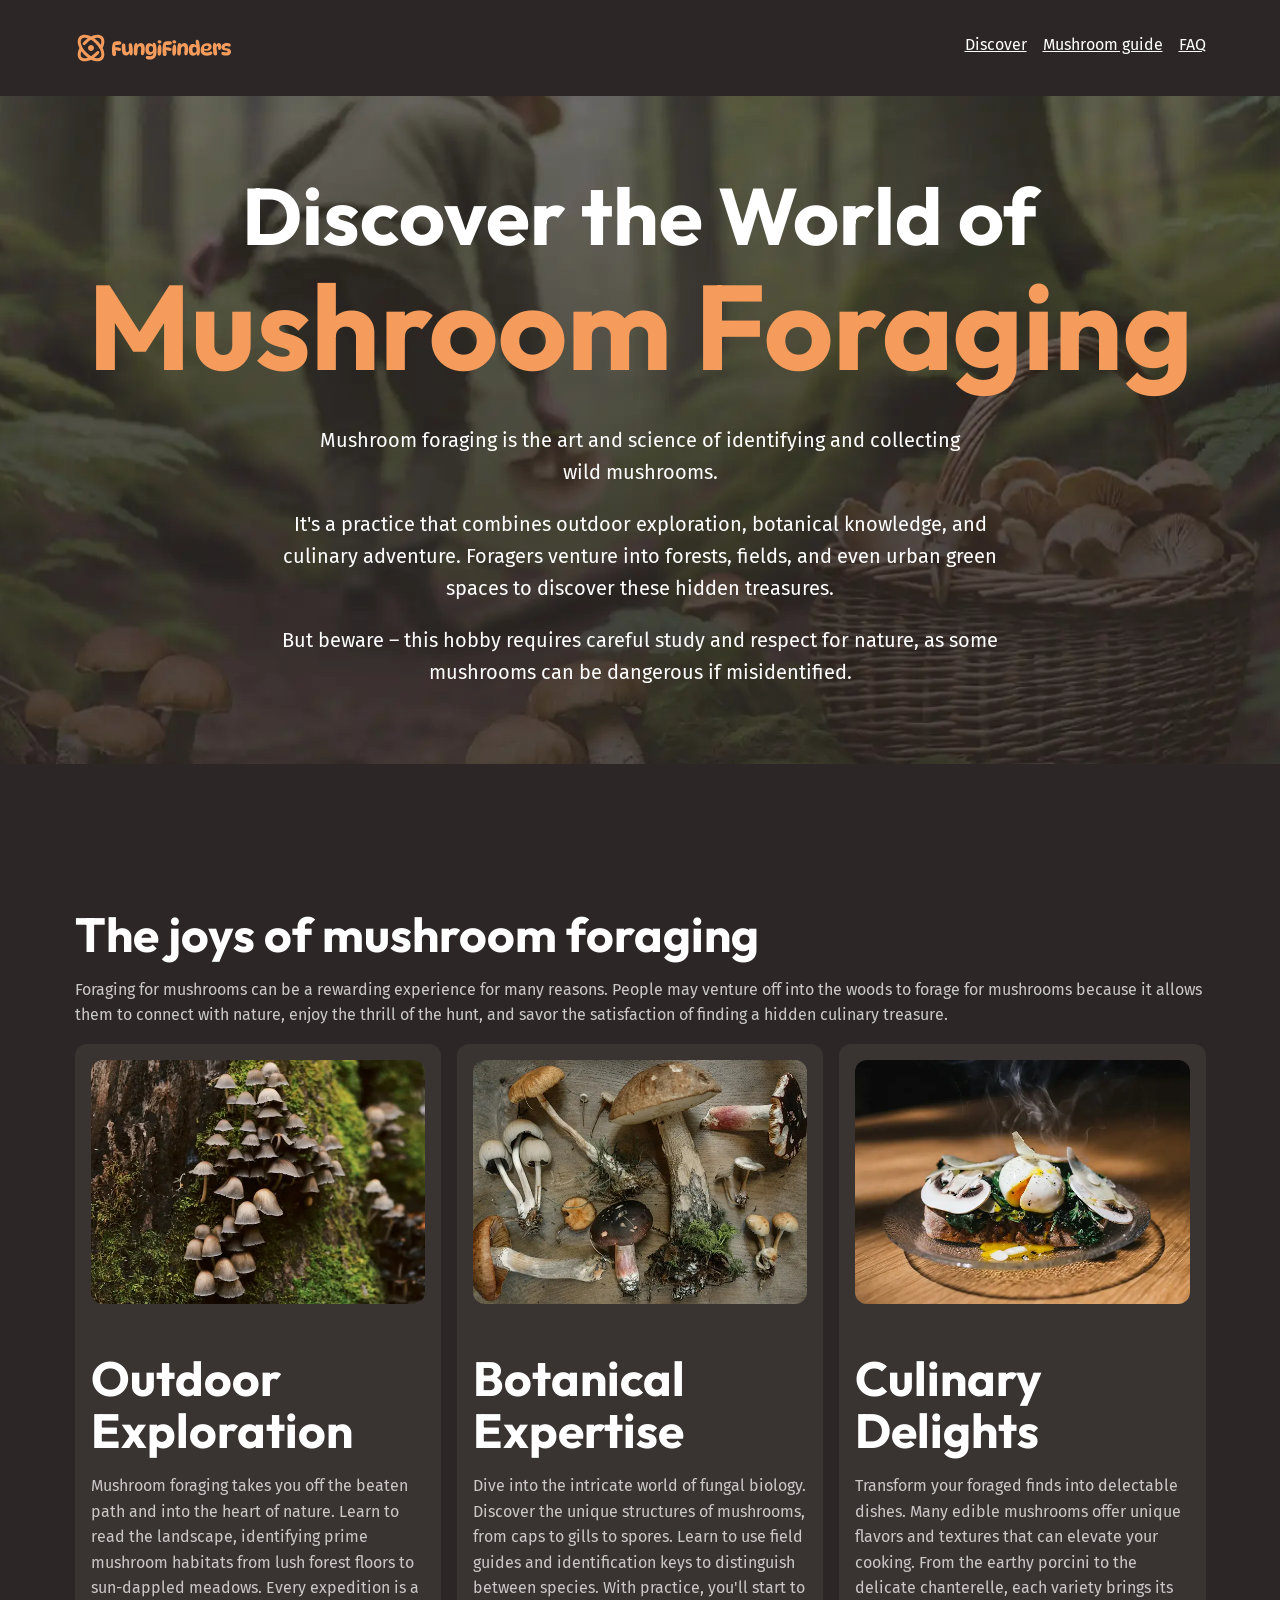
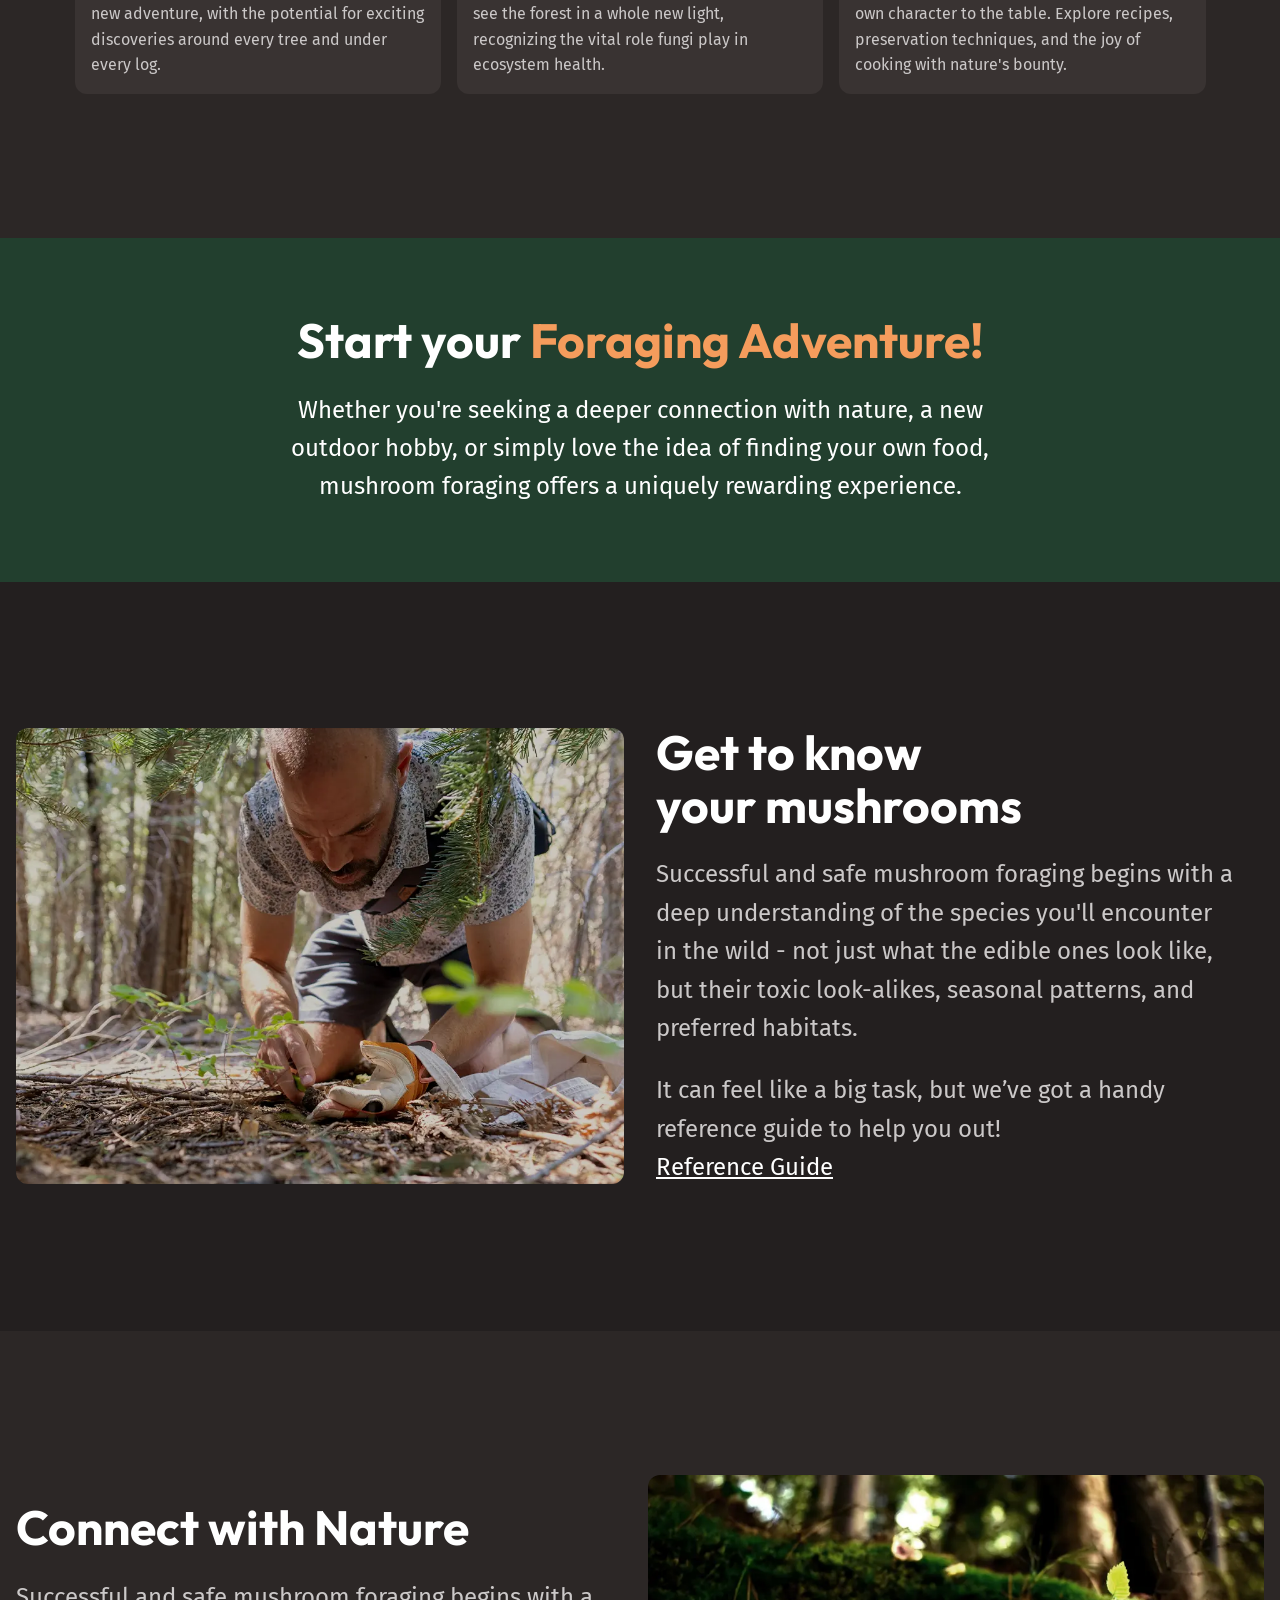
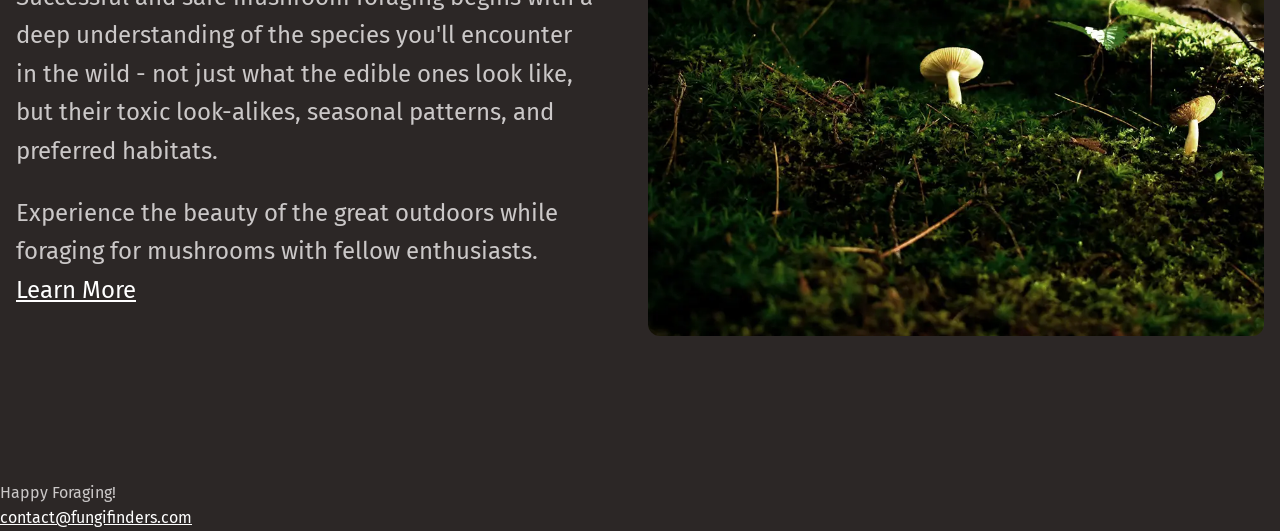
==== index.html @ fda5d9ac "[ADD] text flow, hero and card styles" ====
<!doctype html>
<html lang="en">
  <head>
    <meta charset="UTF-8" />
    <meta name="viewport" content="width=device-width, initial-scale=1.0" />
    <title>Document</title>

    <!-- googlefonts -->
    <link rel="preconnect" href="https://fonts.googleapis.com" />
    <link rel="preconnect" href="https://fonts.gstatic.com" crossorigin />
    <link
      href="https://fonts.googleapis.com/css2?family=Fira+Sans:wght@400;700&family=Outfit:wght@100..900&display=swap"
      rel="stylesheet"
    />
    <!-- styles -->
    <link rel="stylesheet" href="./styles/reset.css" />
    <link rel="stylesheet" href="./styles/colors.css" />
    <link rel="stylesheet" href="./styles/typography.css" />
    <link rel="stylesheet" href="./styles/styles.css" />
  </head>
  <body>
    <header class="primary-header">
      <div class="wrapper">
        <div class="primary-header__innner">
          <img src="assets/fungi-finders.svg" alt="Fungi Finders" />
          <nav class="primary-nav">
            <ul role="list">
              <li>
                <a href="/">Discover</a>
              </li>
              <li>
                <a href="#">Mushroom guide</a>
              </li>
              <li>
                <a href="#">FAQ</a>
              </li>
            </ul>
          </nav>
        </div>
      </div>
    </header>

    <main>
      <section class="hero section" data-padding="compact">
        <div class="wrapper">
          <h1 class="hero__title">
            Discover the World of
            <span>Mushroom Foraging</span>
          </h1>
        </div>
        <div class="wrapper" data-width="narrow">
          <div class="flow">
            <p>
              Mushroom foraging is the art and science of identifying and
              collecting wild mushrooms.
            </p>
            <p>
              It's a practice that combines outdoor exploration, botanical
              knowledge, and culinary adventure. Foragers venture into forests,
              fields, and even urban green spaces to discover these hidden
              treasures.
            </p>
            <p>
              But beware – this hobby requires careful study and respect for
              nature, as some mushrooms can be dangerous if misidentified.
            </p>
          </div>
        </div>
      </section>

      <section class="section">
        <div class="wrapper flow">
          <h2 class="section-title">The joys of mushroom foraging</h2>
          <p>
            Foraging for mushrooms can be a rewarding experience for many
            reasons. People may venture off into the woods to forage for
            mushrooms because it allows them to connect with nature, enjoy the
            thrill of the hunt, and savor the satisfaction of finding a hidden
            culinary treasure.
          </p>
          <div class="equal-columns">
            <div class="card grid-flow">
              <div class="flow">
                <img
                  src="/assets//outdoor-exploration.webp"
                  alt="Tightly grouped brown mushrooms growing up the base on a mossy tree trunk."
                />
                <h3 class="card__title">Outdoor Exploration</h3>
                <p>
                  Mushroom foraging takes you off the beaten path and into the
                  heart of nature. Learn to read the landscape, identifying
                  prime mushroom habitats from lush forest floors to sun-dappled
                  meadows. Every expedition is a new adventure, with the
                  potential for exciting discoveries around every tree and under
                  every log.
                </p>
              </div>
            </div>
            <div class="card grid-flow">
              <div class="flow">
                <img
                  src="/assets/botanical-expertise.webp"
                  alt="Wild mushrooms on a table."
                />
                <h3 class="card__title">Botanical Expertise</h3>
                <p>
                  Dive into the intricate world of fungal biology. Discover the
                  unique structures of mushrooms, from caps to gills to spores.
                  Learn to use field guides and identification keys to
                  distinguish between species. With practice, you'll start to
                  see the forest in a whole new light, recognizing the vital
                  role fungi play in ecosystem health.
                </p>
              </div>
            </div>
            <div class="card grid-flow">
              <div class="flow">
                <img
                  src="/assets/culinary-delight.webp"
                  alt="A plate of food with mushrooms on top."
                />
                <h3 class="card__title">Culinary Delights</h3>
                <p>
                  Transform your foraged finds into delectable dishes. Many
                  edible mushrooms offer unique flavors and textures that can
                  elevate your cooking. From the earthy porcini to the delicate
                  chanterelle, each variety brings its own character to the
                  table. Explore recipes, preservation techniques, and the joy
                  of cooking with nature's bounty.
                </p>
              </div>
            </div>
          </div>
        </div>
      </section>

      <section
        class="section text-center background-accent"
        data-padding="compact"
      >
        <div class="wrapper" data-width="narrow">
          <div class="flow">
            <h2 class="section-title">
              Start your <span class="text-brand">Foraging Adventure!</span>
            </h2>
            <p class="font-size-lg text-high-contrast">
              Whether you're seeking a deeper connection with nature, a new
              outdoor hobby, or simply love the idea of finding your own food,
              mushroom foraging offers a uniquely rewarding experience.
            </p>
          </div>
        </div>
      </section>

      <section class="section background-extra-dark">
        <div
          class="wrapper equal-columns"
          data-width="wide"
          data-gap="large"
          data-alignment="centered"
        >
          <div>
            <img
              src="assets/get-to-know.webp"
              alt="A man on his hands and knees harvesting a wild mushroom in the forest."
            />
          </div>
          <div class="flow font-size-lg">
            <h2 class="section-title">Get to know your mushrooms</h2>
            <p>
              Successful and safe mushroom foraging begins with a deep
              understanding of the species you'll encounter in the wild - not
              just what the edible ones look like, but their toxic look-alikes,
              seasonal patterns, and preferred habitats.
            </p>
            <p>
              It can feel like a big task, but we’ve got a handy reference guide
              to help you out!
            </p>
            <a href="#"
              ><span class="sr-only"
                >Learn more about the wild mushrooms using our handy</span
              >Reference Guide</a
            >
          </div>
        </div>
      </section>

      <section class="section">
        <div
          class="wrapper equal-columns"
          data-width="wide"
          data-alignment="centered"
        >
          <div class="flow font-size-lg">
            <h2 class="section-title">Connect with Nature</h2>
            <p>
              Successful and safe mushroom foraging begins with a deep
              understanding of the species you'll encounter in the wild - not
              just what the edible ones look like, but their toxic look-alikes,
              seasonal patterns, and preferred habitats.
            </p>
            <p>
              Experience the beauty of the great outdoors while foraging for
              mushrooms with fellow enthusiasts.
            </p>
            <a href="#"
              >Learn More
              <span class="sr-only">
                about the different types of mushrooms using our handy mushroom
                guide.
              </span></a
            >
          </div>
          <div>
            <img
              src="assets/nature.webp"
              alt="two small white mushrooms growing on a mossy forest floor."
            />
          </div>
        </div>
      </section>
    </main>

    <footer class="primary-footer">
      <p>Happy Foraging!</p>
      <a href="mailto:contact@fungifinders.com">contact@fungifinders.com</a>
    </footer>
  </body>
</html>
---- styles/colors.css ----
:root {
  --clr-white: hsl(0, 0%, 100%);

  --clr-gray-100: hsl(0, 2%, 79%);

  --clr-brand-400: hsl(25, 88%, 75%);
  --clr-brand-500: hsl(25, 88%, 66%);

  --clr-green-400: hsl(143, 19%, 49%);
  --clr-green-500: hsl(143, 38%, 37%);
  --clr-green-600: hsl(145, 29%, 19%);

  --clr-brown-500: hsl(10, 5%, 25%);
  --clr-brown-600: hsl(9, 7%, 21%);
  --clr-brown-700: hsl(9, 8%, 16%);
  --clr-brown-800: hsl(0, 6%, 15%);
  --clr-brown-900: hsl(0, 6%, 13%);

  --clr-orange-500: hsl(28, 43%, 28%);

  --clr-red-500: hsl(359, 34%, 24%);

  --clr-teal-500: hsl(186, 42%, 25%);
}
---- styles/typography.css ----
:root {
  --ff-heading: "Outfit", sans-serif;
  --ff-body: "Fira Sans", sans-serif;

  --fs-300: 0.875rem;
  --fs-400: 1rem;
  --fs-500: 1.125rem;
  --fs-600: 1.25rem;
  --fs-700: 1.5rem;
  --fs-800: 2rem;
  --fs-900: 3.75rem;
  --fs-1000: 3.75rem;

  @media (width > 760px) {
    --fs-300: 0.875rem;
    --fs-400: 1rem;
    --fs-500: 1.25rem;
    --fs-600: 1.5rem;
    --fs-700: 2rem;
    --fs-800: 3rem;
    --fs-900: 5rem;
    --fs-1000: 7.5rem;
  }
}
---- styles/styles.css ----
:root {
  --text-main: var(--clr-gray-100);
  --text-high-contrast: var(--clr-white);
  --text-brand: var(--clr-brand-500);
  --text-brand-light: var(--clr-brand-400);

  --background-accent-light: var(--clr-green-400);
  --background-accent-main: var(--clr-green-500);
  --background-accent-dark: var(--clr-green-600);

  --background-extra-light: var(--clr-brown-500);
  --background-light: var(--clr-brown-600);
  --background-main: var(--clr-brown-700);
  --background-dark: var(--clr-brown-800);
  --background-extra-dark: var(--clr-brown-900);

  --font-family-heading: var(--ff-heading);
  --font-family-body: var(--ff-body);

  --font-size-heading-sm: var(--fs-700);
  --font-size-heading-regular: var(--fs-800);
  --font-size-heading-lg: var(--fs-900);
  --font-size-heading-xl: var(--fs-1000);

  --font-size-sm: var(--fs-300);
  --font-size-regular: var(--fs-400);
  --font-size-md: var(--fs-500);
  --font-size-lg: var(--fs-600);

  --border-radius-1: 0.25rem;
  --border-radius-2: 0.5rem;
  --border-radius-3: 0.75rem;
}

html {
  font-family: var(--ff-body);
  line-height: 1.6;
}

body {
  background-color: var(--background-main);
  color: var(--text-main);
  font-size: var(--font-size-regular);

  h1,
  h2,
  h3,
  h4 {
    font-family: var(--ff-heading);
    color: var(--text-high-contrast);
  }

  h1 {
    font-size: var(--font-size-heading-lg);
  }

  a {
    color: var(--text-high-contrast);
  }

  a:hover,
  a:focus-visible {
    color: var(--text-brand-light);
  }

  img {
    border-radius: var(--border-radius-3);
  }
}

@layer layout {
  .flow > * + * {
    margin-top: 1em;
  }

  .grid-flow {
    gap: var(--grid-flow-gap, 1rem);
  }

  .equal-columns {
    display: grid;
    gap: var(--equal-columns-gap, 1rem);
    align-items: var(--equal-columns-vertical-alignment, stretch);

    @media (width > 760px) {
      grid-auto-flow: column;
      grid-auto-columns: 1fr;
    }

    &[data-gap="large"] {
      --equal-columns-gap: 2rem;
    }

    &[data-alignment="centered"] {
      --equal-columns-vertical-alignment: center;
    }
  }

  .section {
    --padding-block: 3.75rem;

    padding-block: var(--padding-block);

    @media (width > 720px) {
      padding-block: 8rem;
    }

    &[data-padding="compact"] {
      padding-block: var(--padding-block);
    }
  }

  .wrapper {
    --wraper-max-width: 1131px;
    --wrappper-width-wide: 1344px;
    --wrapper-width-narrow: 720px;

    max-width: var(--wraper-max-width);
    margin-inline: auto;
    padding: 1rem;

    box-sizing: content-box;

    &[data-width="wide"] {
      max-width: var(--wrappper-width-wide);
    }
    &[data-width="narrow"] {
      max-width: var(--wrapper-width-narrow);
    }
  }
}

@layer components {
  .primary-header {
    padding-block: 1rem;
  }
  .primary-header__innner {
    display: flex;
    flex-wrap: wrap;
    gap: 1rem;
    justify-content: space-between;
  }

  .primary-nav {
    ul {
      display: flex;
      flex-wrap: wrap;
      gap: 0.5rem 1rem;
    }
  }

  .hero {
    text-align: center;
    font-size: var(--font-size-md);
    color: var(--text-high-contrast);
    background-image: url("/assets//hero.webp");
    background-size: cover;
    background-position: center;
  }

  .hero__title {
    font-size: var(--font-size-heading-lg);

    span {
      font-size: var(--font-size-heading-xl);
      /* font-size: 7.5rem; */
      color: var(--text-brand);
      display: block;
    }
  }

  .card {
    padding: 1rem;
    background-color: var(--background-light);
    border-radius: var(--border-radius-3);

    img {
      border-radius: var(--border-radius-2);
    }
  }

  .card__title {
    font-size: var(--car-title-font-size, var(--font-size-heading-regular));
    color: var(--card-title-color, var(--text-brand));
  }
}

@layer utilities {
  .text-center {
    text-align: center;
  }
  .text-brand {
    color: var(--text-brand);
  }
  .text-high-contrast {
    color: var(--text-high-contrast);
  }

  .section-title {
    font-size: var(--font-size-heading-regular);
  }

  .background-base {
    background-color: var(--background-base);
  }
  .background-light {
    background-color: var(--background-light);
  }
  .background-extra-light {
    background-color: var(--background-extra-light);
  }
  .background-dark {
    background-color: var(--background-dark);
  }
  .background-extra-dark {
    background-color: var(--background-extra-dark);
  }

  .background-accent {
    background-color: var(--background-accent-dark);
  }

  .font-size-sm {
    font-size: var(--font-size-sm);
  }
  .font-size-regular {
    font-size: var(--font-size-regular);
  }
  .font-size-md {
    font-size: var(--font-size-md);
  }
  .font-size-lg {
    font-size: var(--font-size-lg);
  }
  /* visually-hidden for screen readers */
  .sr-only {
    clip: rect(0 0 0 0);
    clip-path: inset(50%);
    height: 1px;
    overflow: hidden;
    position: absolute;
    white-space: nowrap;
    width: 1px;
  }
}
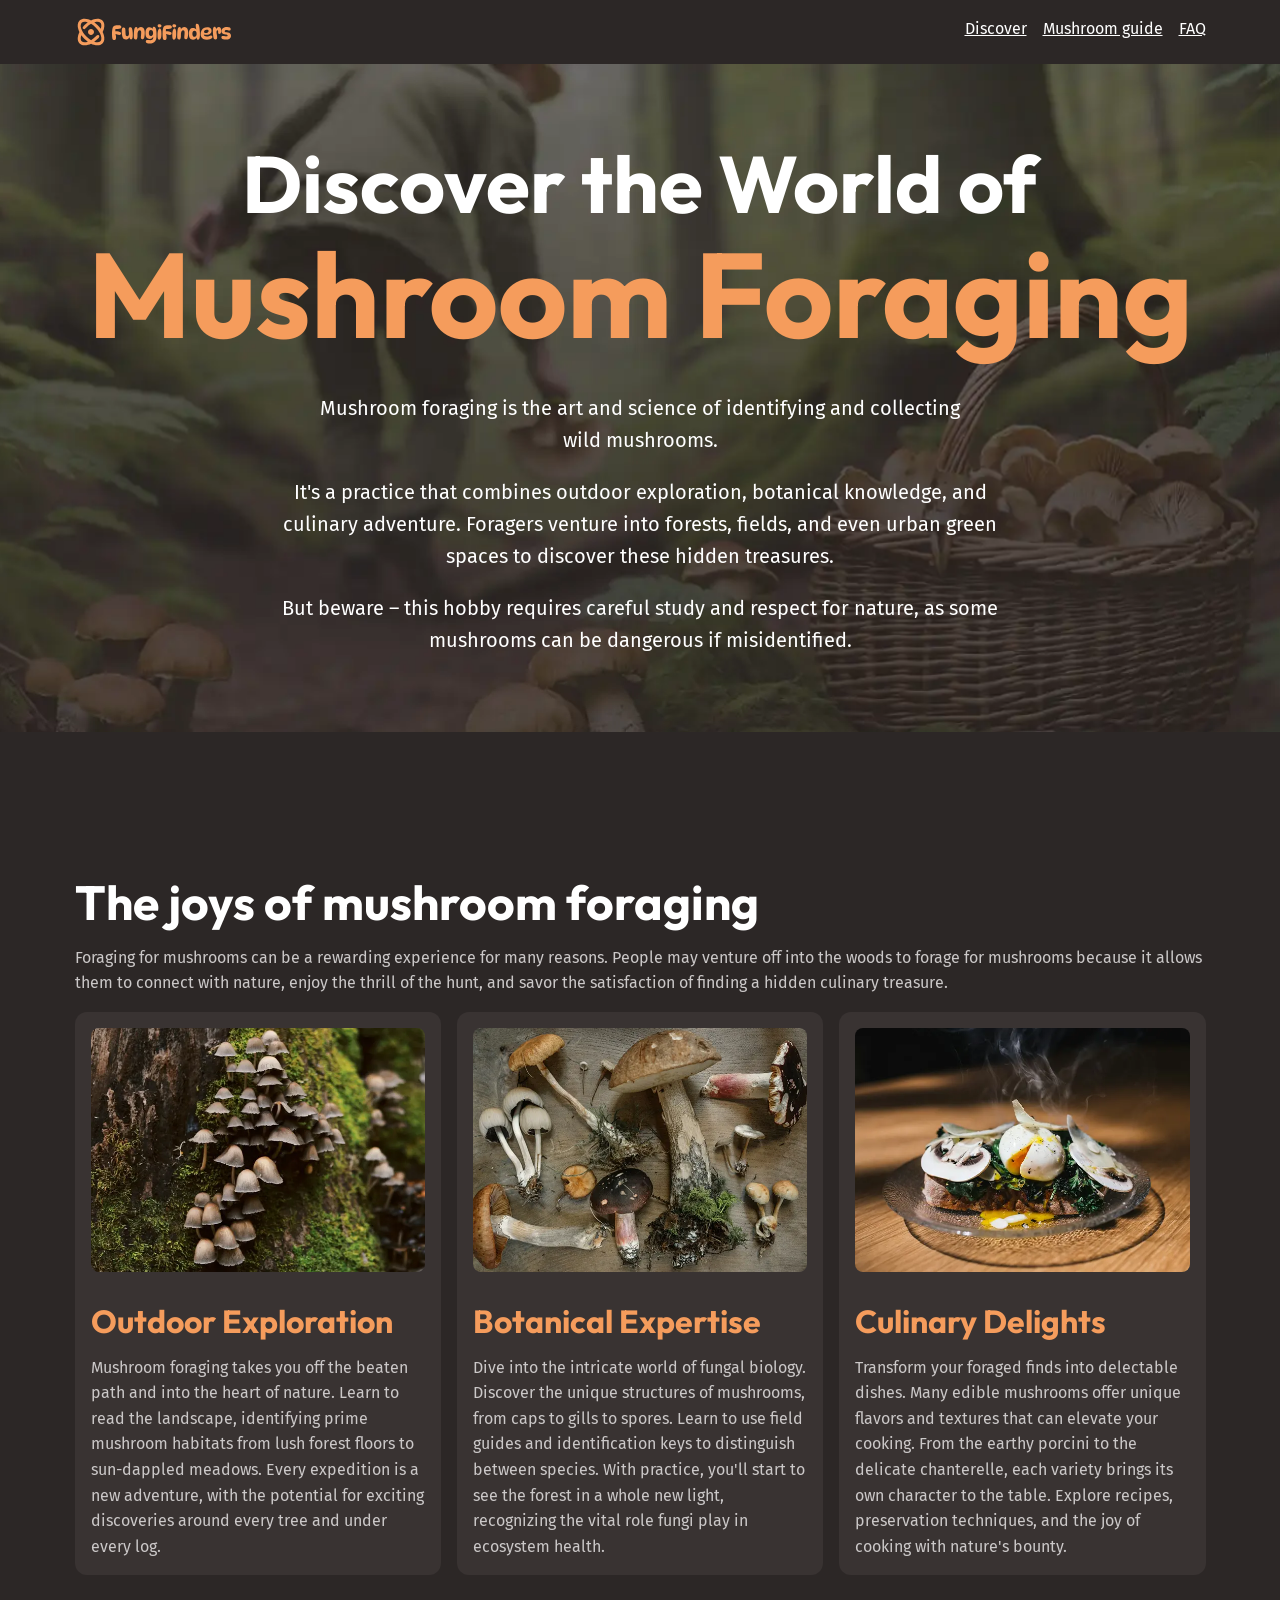
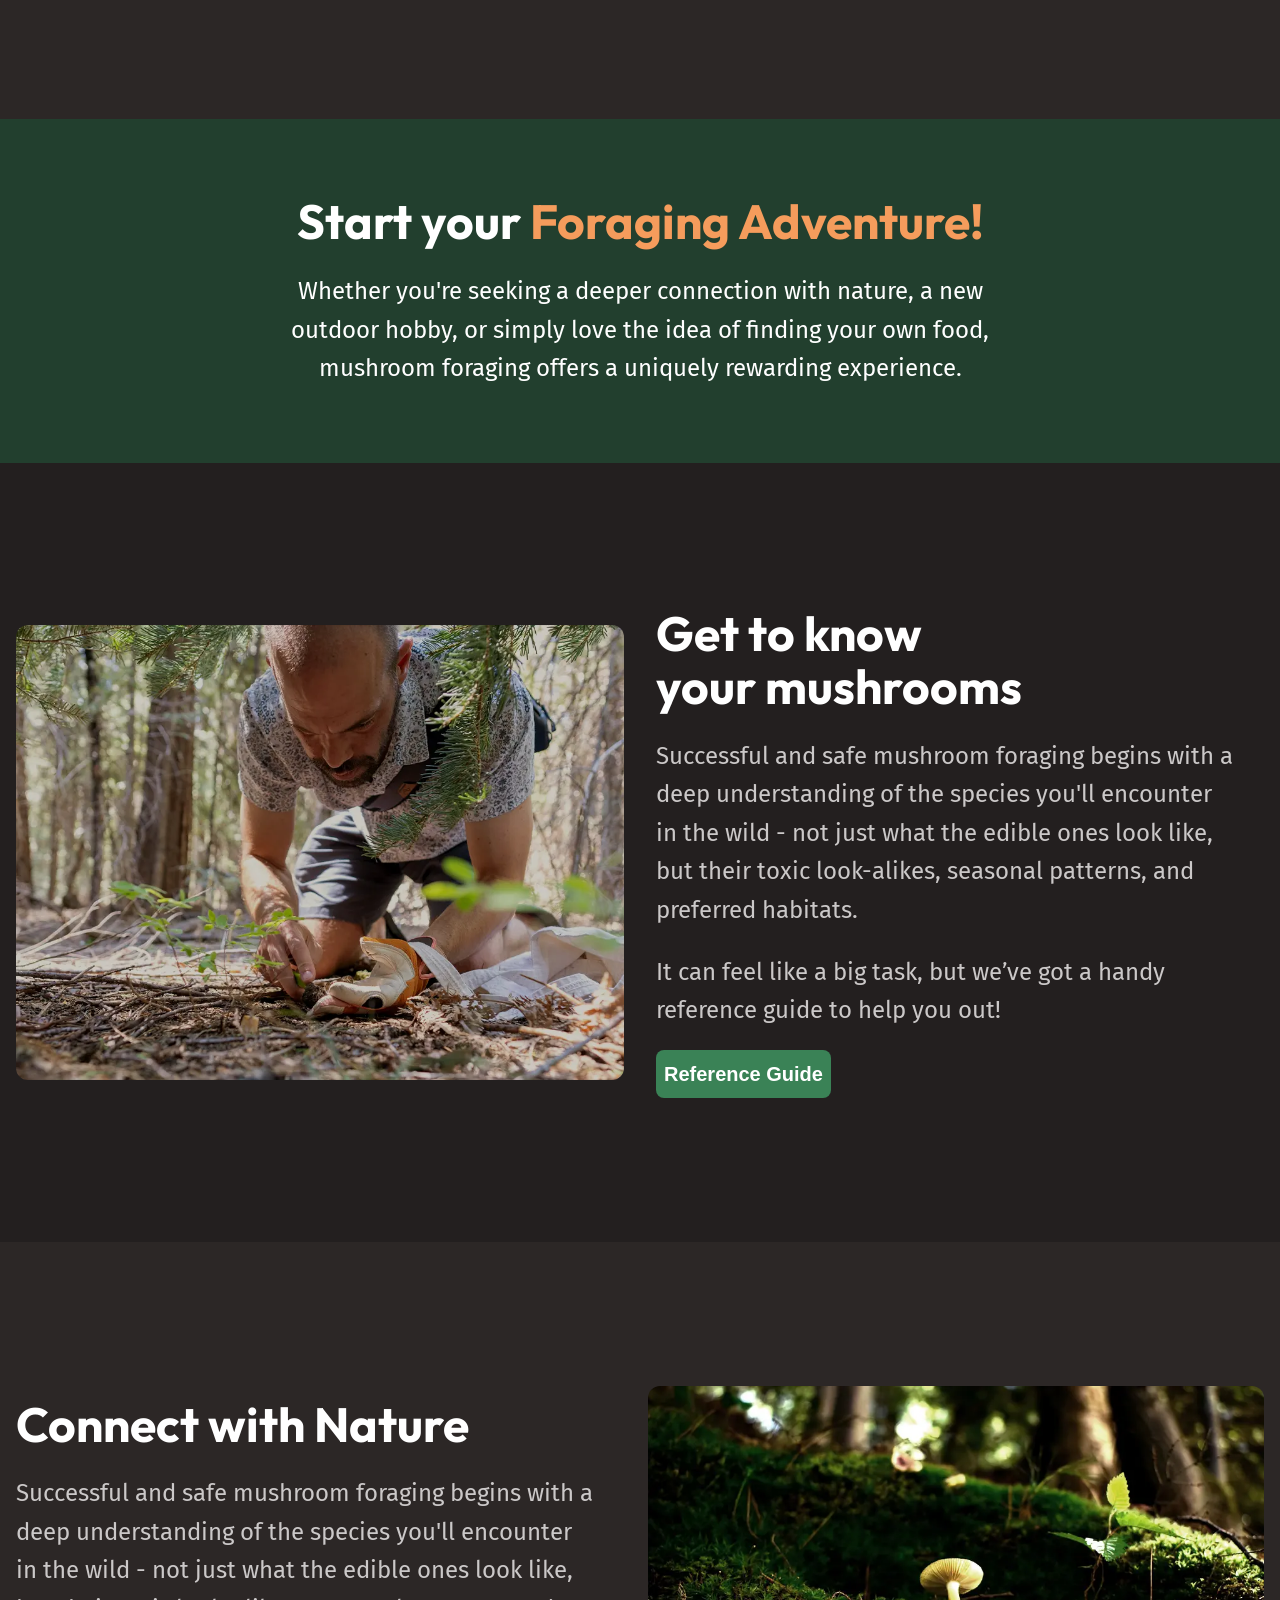
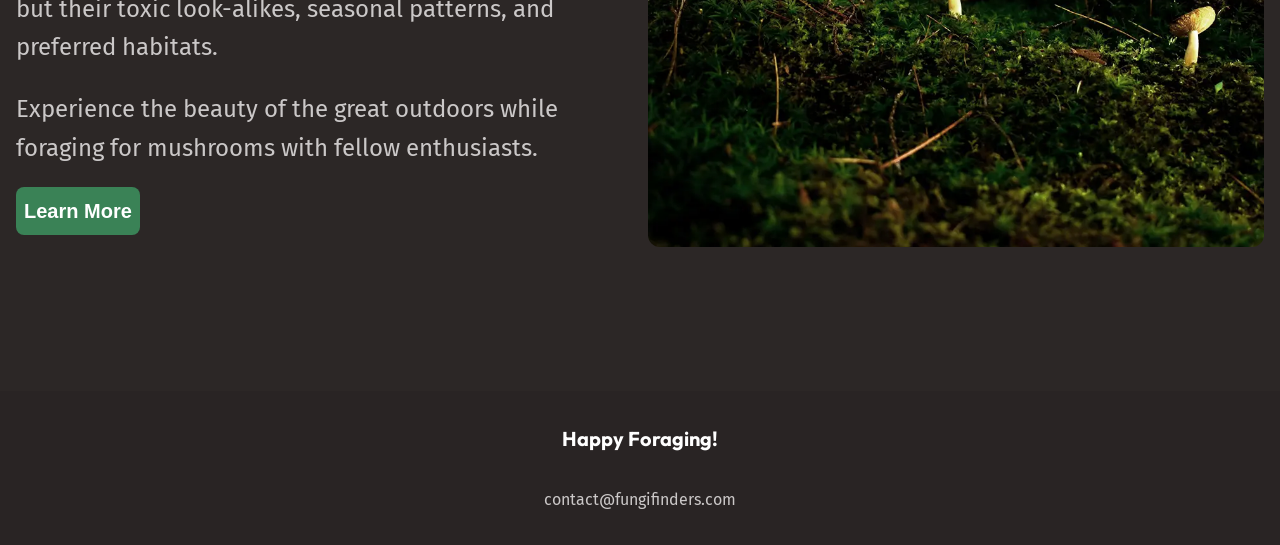
==== commit 91dc9244: "[ADD] footer and button styles" ====
--- a/index.html
+++ b/index.html
@@ -177,7 +177,7 @@
               It can feel like a big task, but we’ve got a handy reference guide
               to help you out!
             </p>
-            <a href="#"
+            <a class="button"href="#"
               ><span class="sr-only"
                 >Learn more about the wild mushrooms using our handy</span
               >Reference Guide</a
@@ -204,7 +204,7 @@
               Experience the beauty of the great outdoors while foraging for
               mushrooms with fellow enthusiasts.
             </p>
-            <a href="#"
+            <a class="button"href="#"
               >Learn More
               <span class="sr-only">
                 about the different types of mushrooms using our handy mushroom
--- a/styles/styles.css
+++ b/styles/styles.css
@@ -32,39 +32,41 @@
   --border-radius-3: 0.75rem;
 }
 
-html {
-  font-family: var(--ff-body);
-  line-height: 1.6;
-}
-
-body {
-  background-color: var(--background-main);
-  color: var(--text-main);
-  font-size: var(--font-size-regular);
-
-  h1,
-  h2,
-  h3,
-  h4 {
-    font-family: var(--ff-heading);
-    color: var(--text-high-contrast);
-  }
-
-  h1 {
-    font-size: var(--font-size-heading-lg);
-  }
-
-  a {
-    color: var(--text-high-contrast);
-  }
-
-  a:hover,
-  a:focus-visible {
-    color: var(--text-brand-light);
-  }
-
-  img {
-    border-radius: var(--border-radius-3);
+@layer reset {
+  html {
+    font-family: var(--ff-body);
+    line-height: 1.6;
+  }
+
+  body {
+    background-color: var(--background-main);
+    color: var(--text-main);
+    font-size: var(--font-size-regular);
+
+    h1,
+    h2,
+    h3,
+    h4 {
+      font-family: var(--ff-heading);
+      color: var(--text-high-contrast);
+    }
+
+    h1 {
+      font-size: var(--font-size-heading-lg);
+    }
+
+    a {
+      color: var(--text-high-contrast);
+    }
+
+    a:hover,
+    a:focus-visible {
+      color: var(--text-brand-light);
+    }
+
+    img {
+      border-radius: var(--border-radius-3);
+    }
   }
 }
 
@@ -131,9 +133,6 @@
 }
 
 @layer components {
-  .primary-header {
-    padding-block: 1rem;
-  }
   .primary-header__innner {
     display: flex;
     flex-wrap: wrap;
@@ -180,8 +179,48 @@
   }
 
   .card__title {
-    font-size: var(--car-title-font-size, var(--font-size-heading-regular));
+    font-size: var(--car-title-font-size, var(--font-size-heading-sm));
     color: var(--card-title-color, var(--text-brand));
+  }
+
+  .button {
+    display: inline-flex;
+    text-decoration: none;
+    padding: 0.5rem;
+    background-color: var(--background-accent-main);
+    font-size: var(--font-size-md);
+    border-radius: var(--border-radius-2);
+    cursor: pointer;
+    font-weight: 700;
+    &:hover,
+    &:focus-visible {
+      color: var(--text-high-contrast);
+      background-color: var(--background-accent-light);
+    }
+  }
+
+  .primary-footer {
+    text-align: center;
+    background-color: var(--background-dark);
+    padding: 2rem;
+    display: grid;
+    gap: 2rem;
+
+    p {
+      font-weight: 700;
+      font-family: var(--ff-heading);
+      font-size: var(--font-size-md);
+      color: var(--text-high-contrast);
+    }
+
+    a {
+      text-decoration: none;
+      color: var(--text-main);
+    }
+    a:hover,
+    a:focus-visible {
+      color: var(--text-brand);
+    }
   }
 }
 
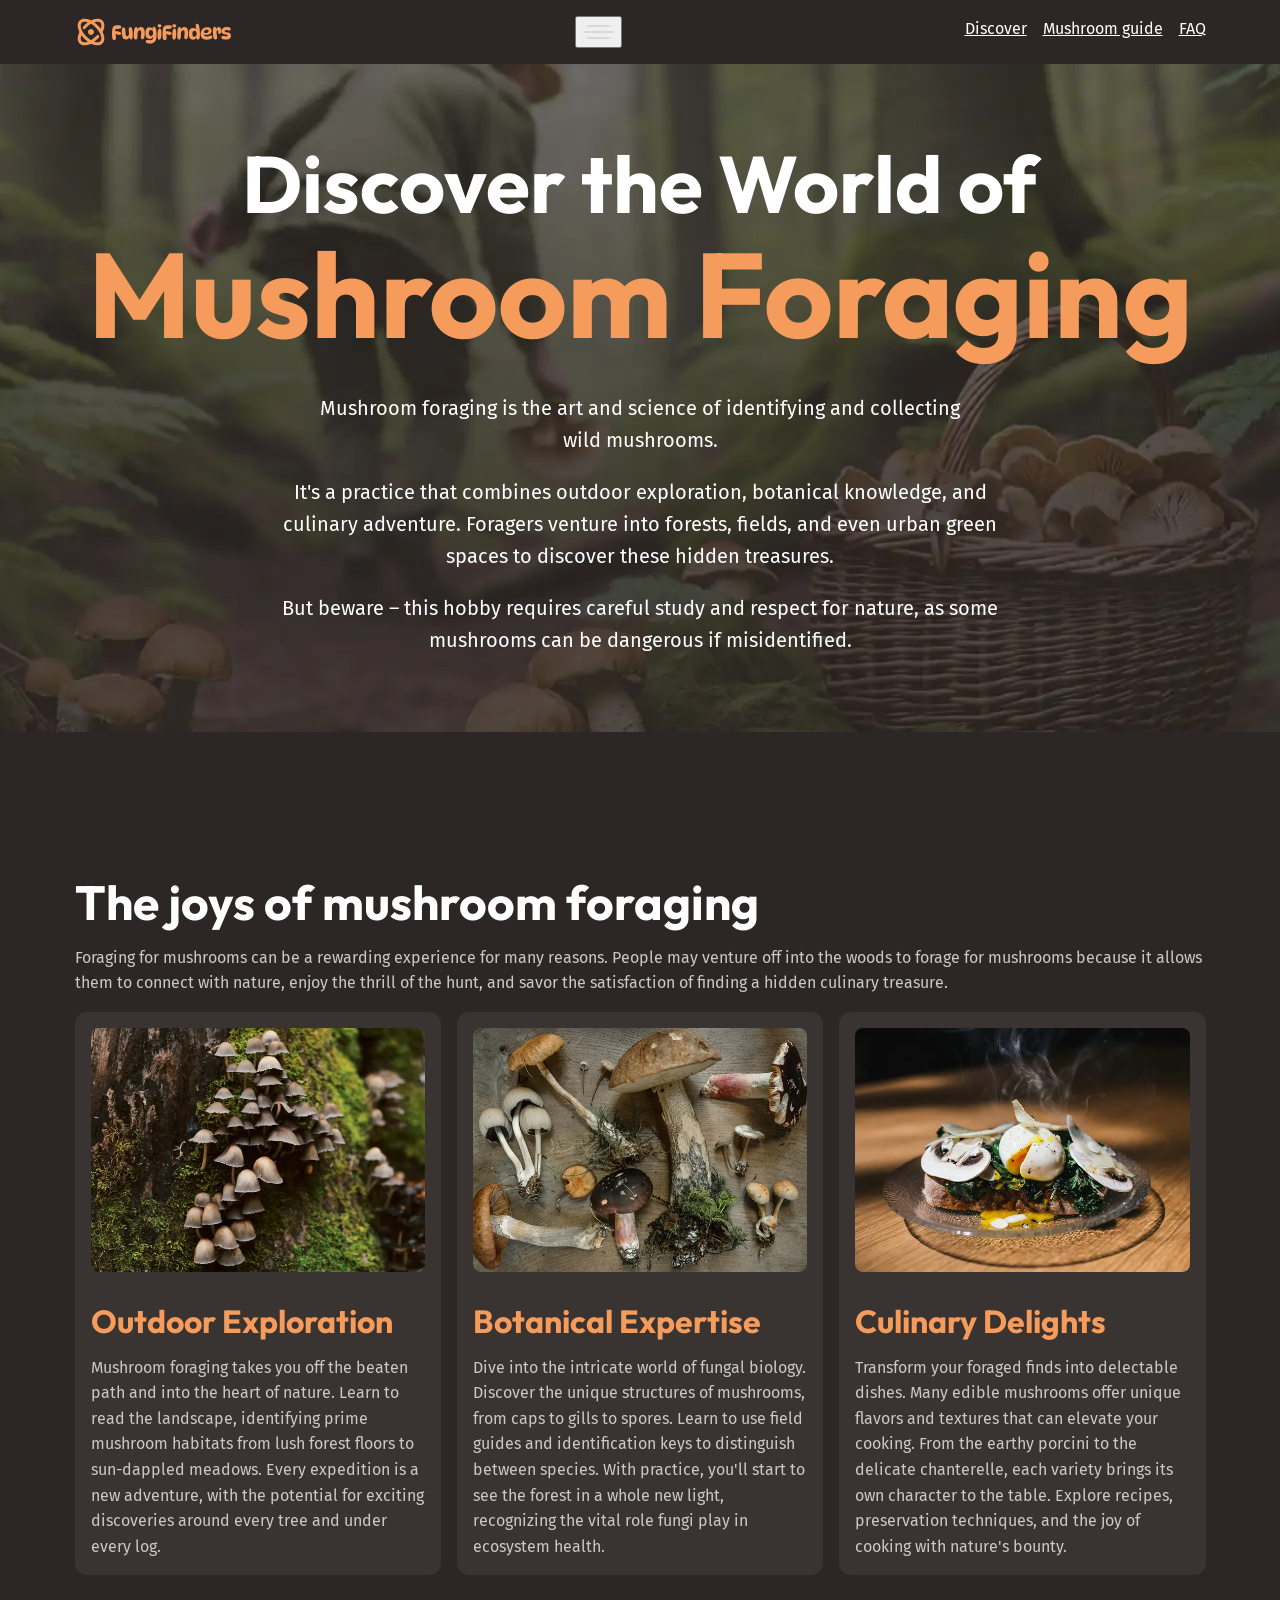
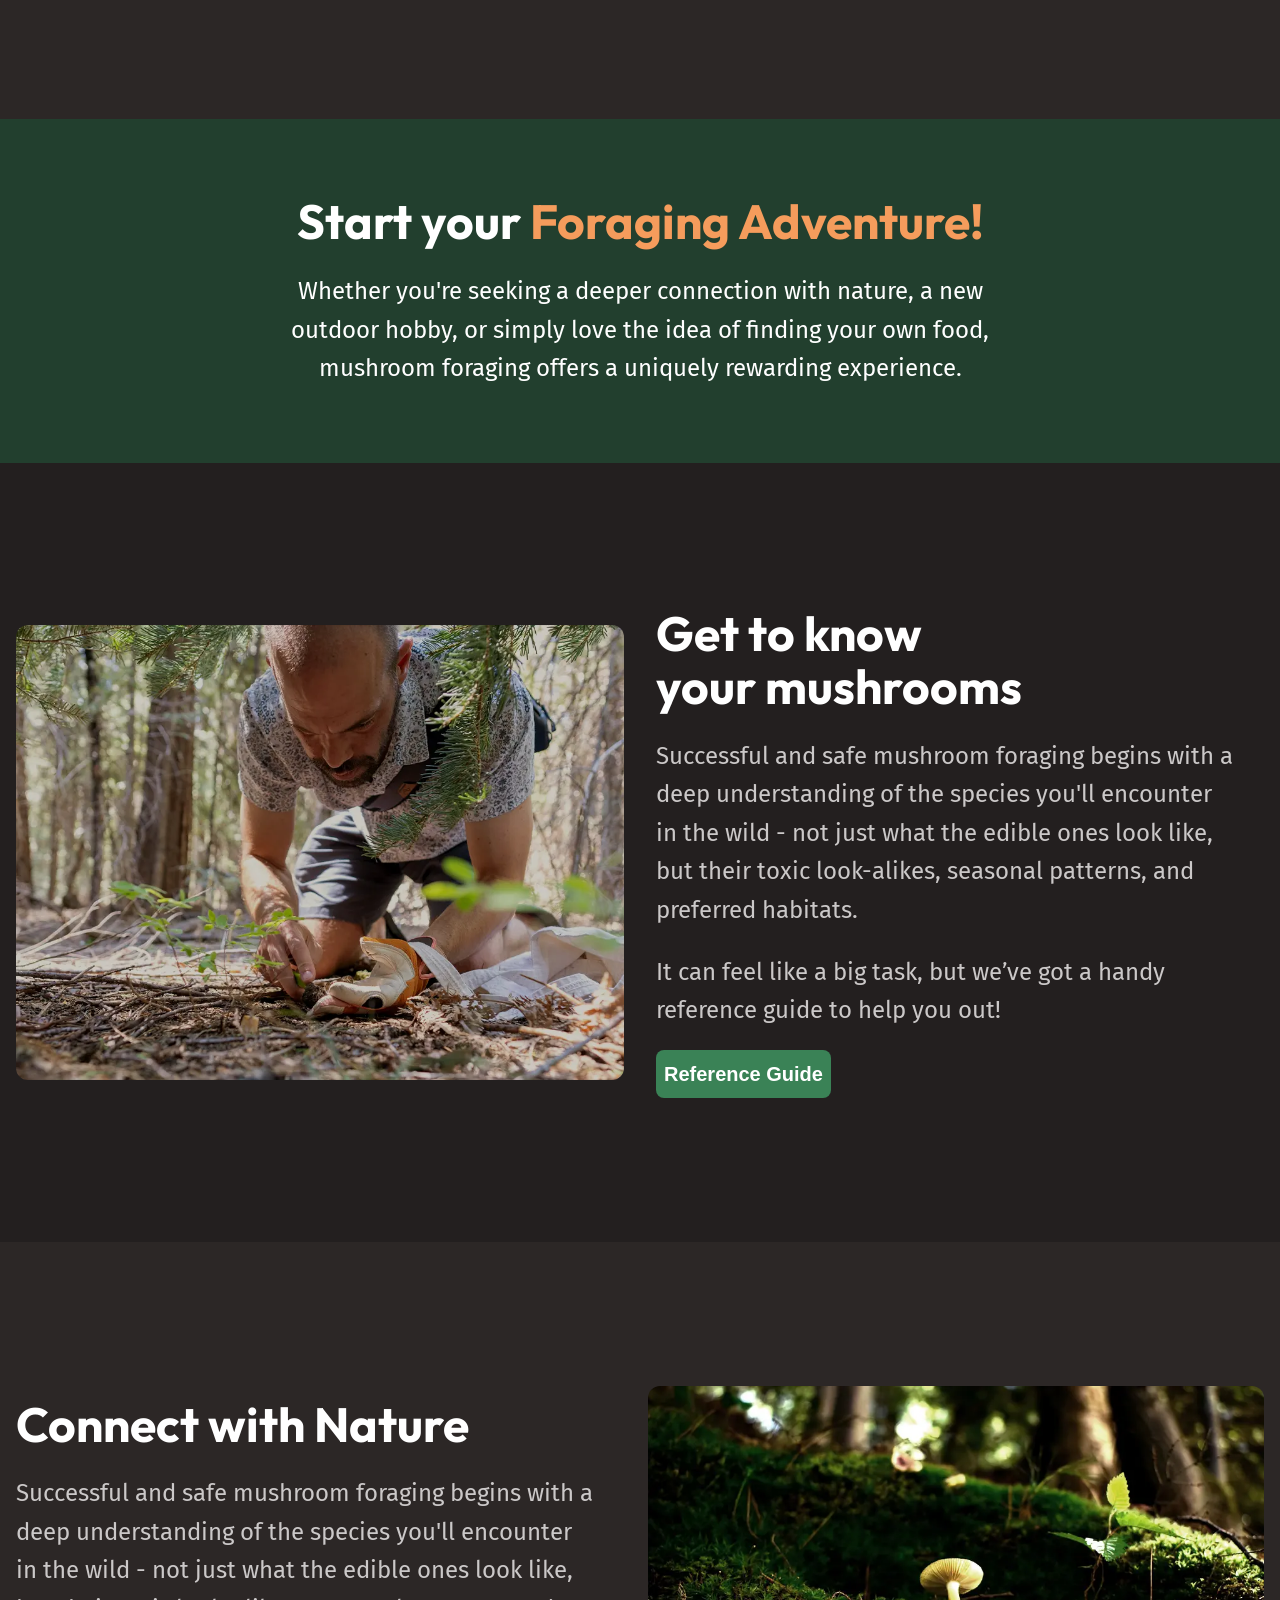
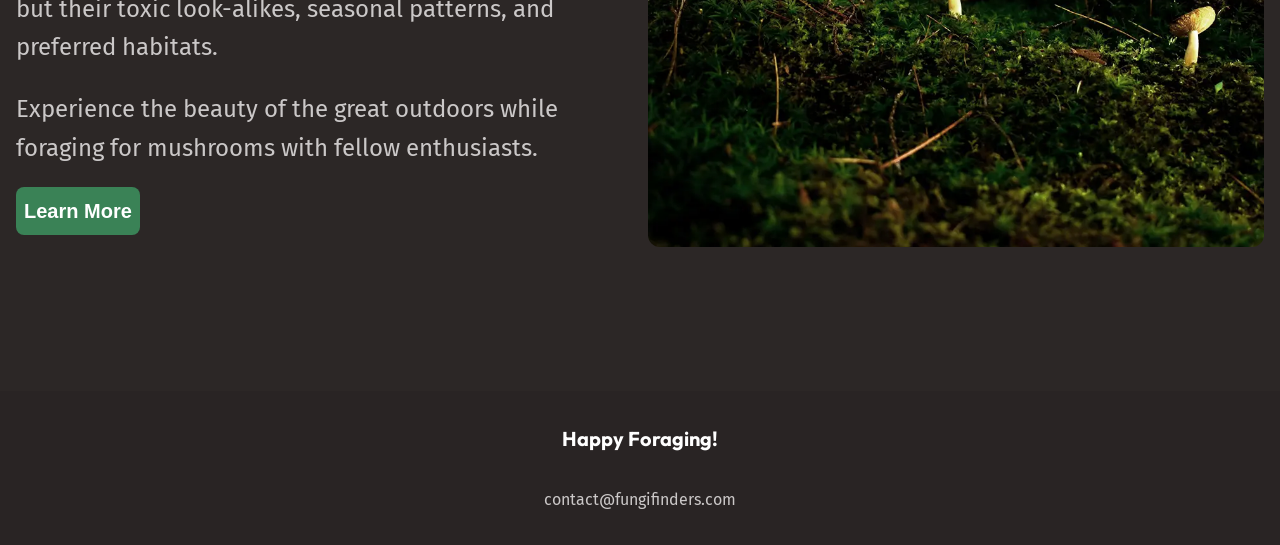
==== commit 08c84569: "[ADD] accessibility-based navigation to markup" ====
--- a/index.html
+++ b/index.html
@@ -23,7 +23,11 @@
       <div class="wrapper">
         <div class="primary-header__innner">
           <img src="assets/fungi-finders.svg" alt="Fungi Finders" />
-          <nav class="primary-nav">
+          <button aria-controls="primary-nav" aria-expanded="false">
+            <span class="sr-only">Menu</span>
+            <img src="/assets/hamburger.svg" alt="" />
+          </button>
+          <nav id="primary-nav" class="primary-nav">
             <ul role="list">
               <li>
                 <a href="/">Discover</a>
@@ -177,7 +181,7 @@
               It can feel like a big task, but we’ve got a handy reference guide
               to help you out!
             </p>
-            <a class="button"href="#"
+            <a class="button" href="#"
               ><span class="sr-only"
                 >Learn more about the wild mushrooms using our handy</span
               >Reference Guide</a
@@ -204,7 +208,7 @@
               Experience the beauty of the great outdoors while foraging for
               mushrooms with fellow enthusiasts.
             </p>
-            <a class="button"href="#"
+            <a class="button" href="#"
               >Learn More
               <span class="sr-only">
                 about the different types of mushrooms using our handy mushroom
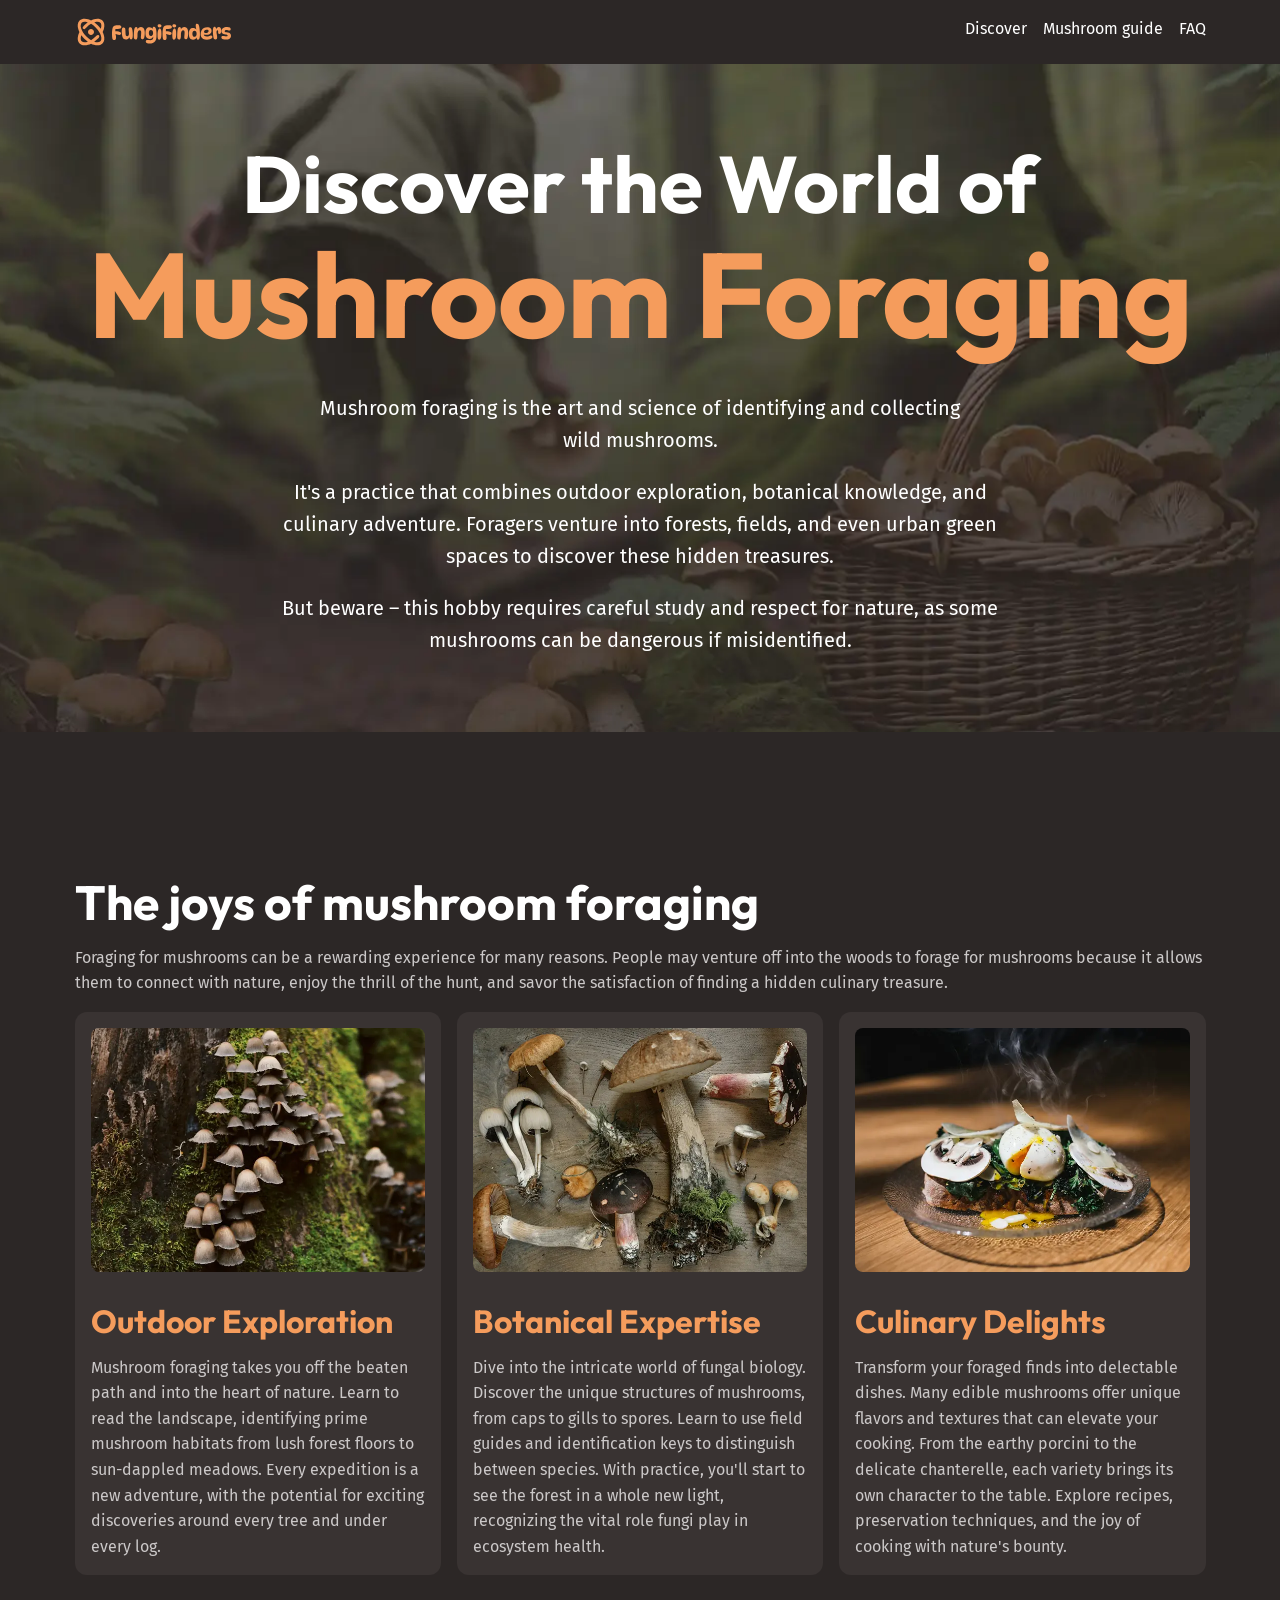
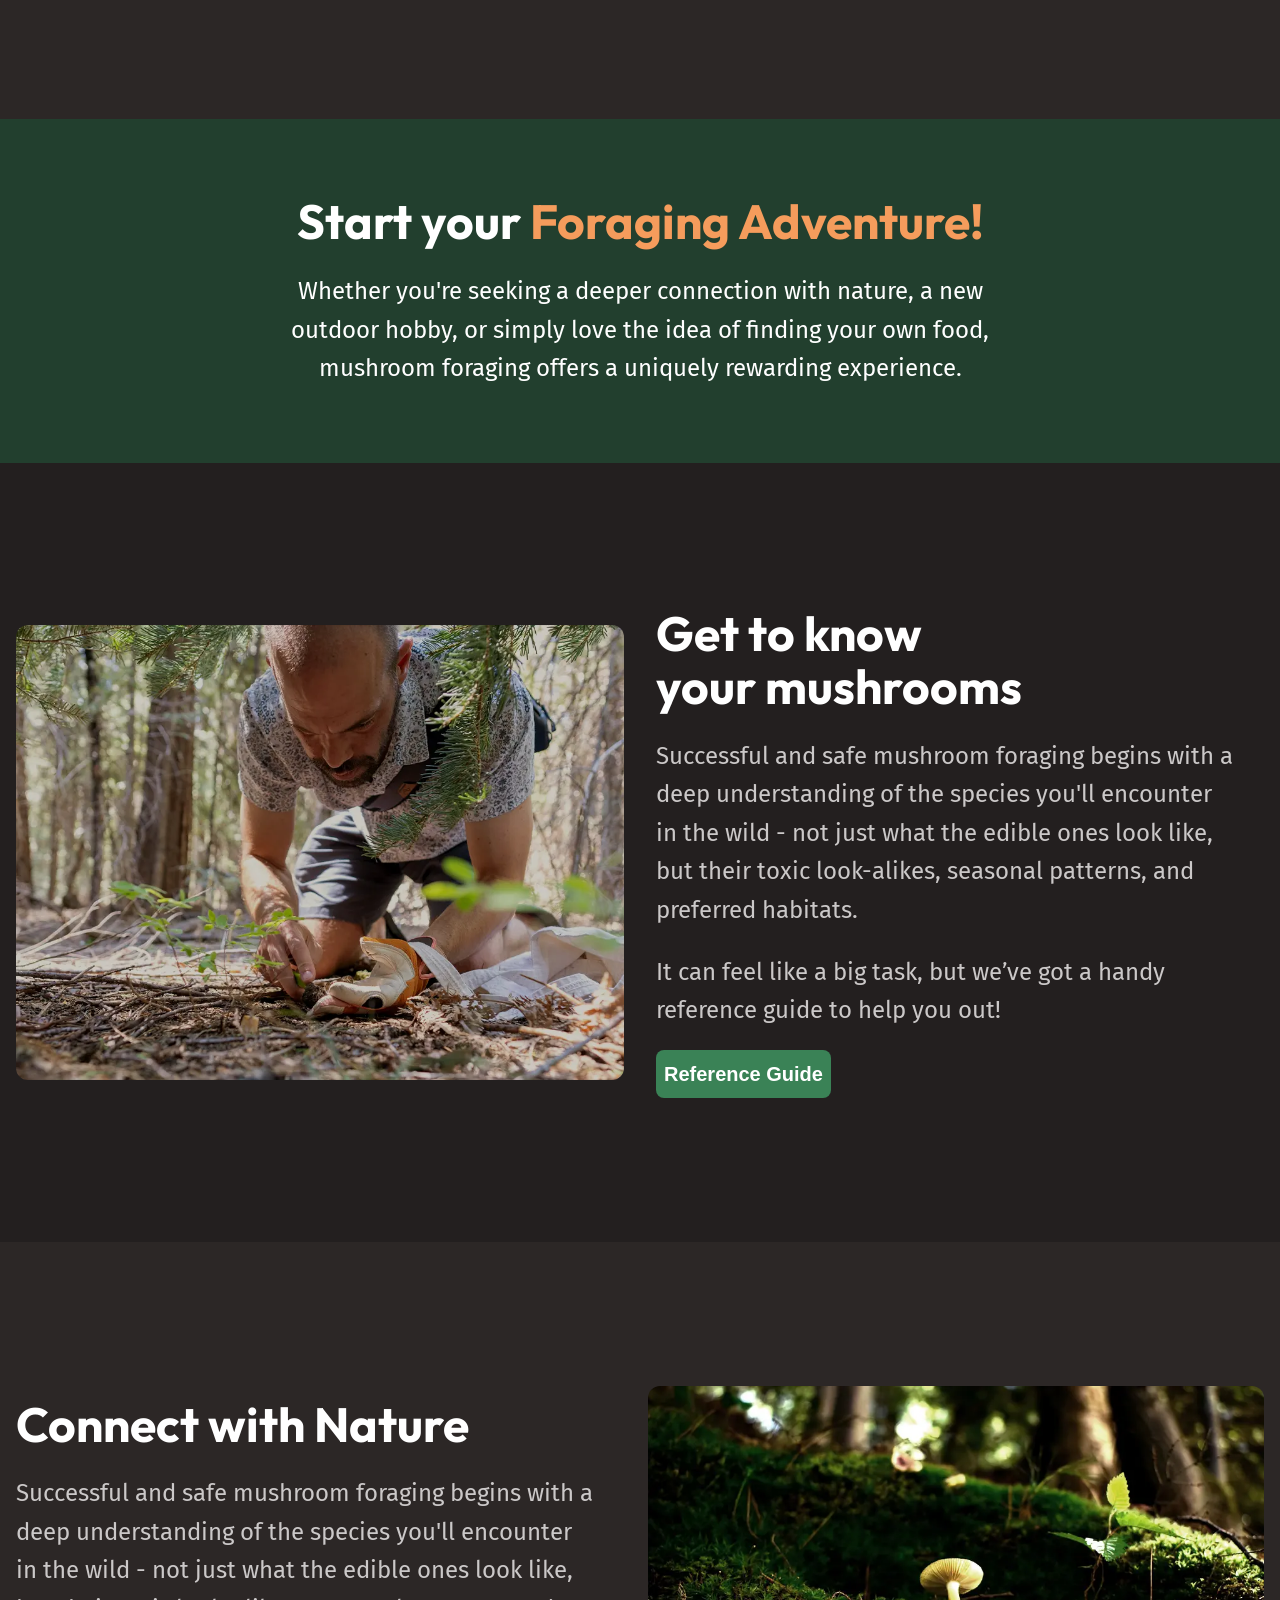
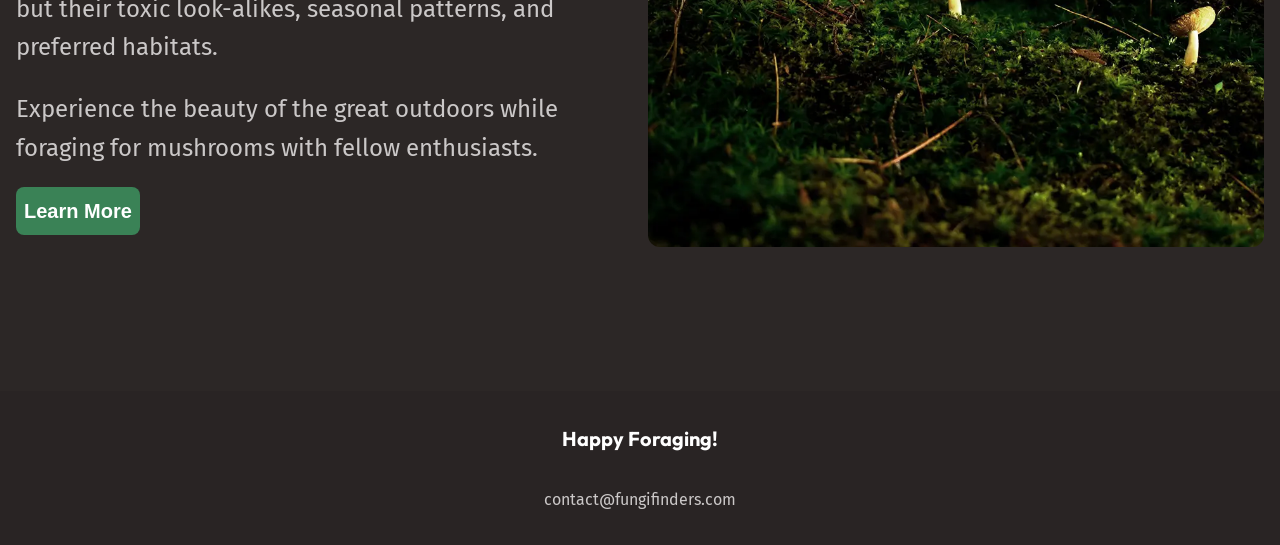
==== commit 214cd02d: "[ADD] navigation button logic and styles" ====
--- a/index.html
+++ b/index.html
@@ -230,5 +230,7 @@
       <p>Happy Foraging!</p>
       <a href="mailto:contact@fungifinders.com">contact@fungifinders.com</a>
     </footer>
+
+    <script src="scripts/main.js"></script>
   </body>
 </html>
--- a/styles/styles.css
+++ b/styles/styles.css
@@ -140,13 +140,69 @@
     justify-content: space-between;
   }
 
+  [aria-controls="primary-nav"] {
+    z-index: 200;
+    cursor: pointer;
+    background: transparent;
+    border: 0;
+    display: none;
+    img {
+      border-radius: 0;
+    }
+
+    @media (width < 720px) {
+      display: inline-block;
+    }
+  }
+
   .primary-nav {
     ul {
       display: flex;
       flex-wrap: wrap;
       gap: 0.5rem 1rem;
     }
-  }
+
+    a {
+      text-decoration: none;
+    }
+
+    @media (width < 720px) {
+      display: none;
+      position: absolute;
+      z-index: 100;
+      top: 0;
+      right: 0;
+      font-size: var(--font-size-lg);
+      font-family: var(--ff-heading);
+      background-color: var(--background-accent-main);
+      padding: 2rem;
+      font-weight: 700;
+      border-radius: 0 0 0 var(--border-radius-2);
+
+      ul {
+        gap: 0;
+        flex-direction: column;
+      }
+
+      /* li:not(:first-child) {} */
+      li + li {
+        margin-block-start: 1rem;
+        padding-block-start: 1rem;
+        border-top: 2px solid var(--background-accent-light);
+      }
+    }
+
+    /* same as commented code */
+    [aria-expanded="true"] ~ & {
+      display: block;
+    }
+  }
+
+  /* @media (width < 720px) {
+    [aria-expanded="true"] ~ .primary-nav {
+      display: block;
+    }
+  } */
 
   .hero {
     text-align: center;
